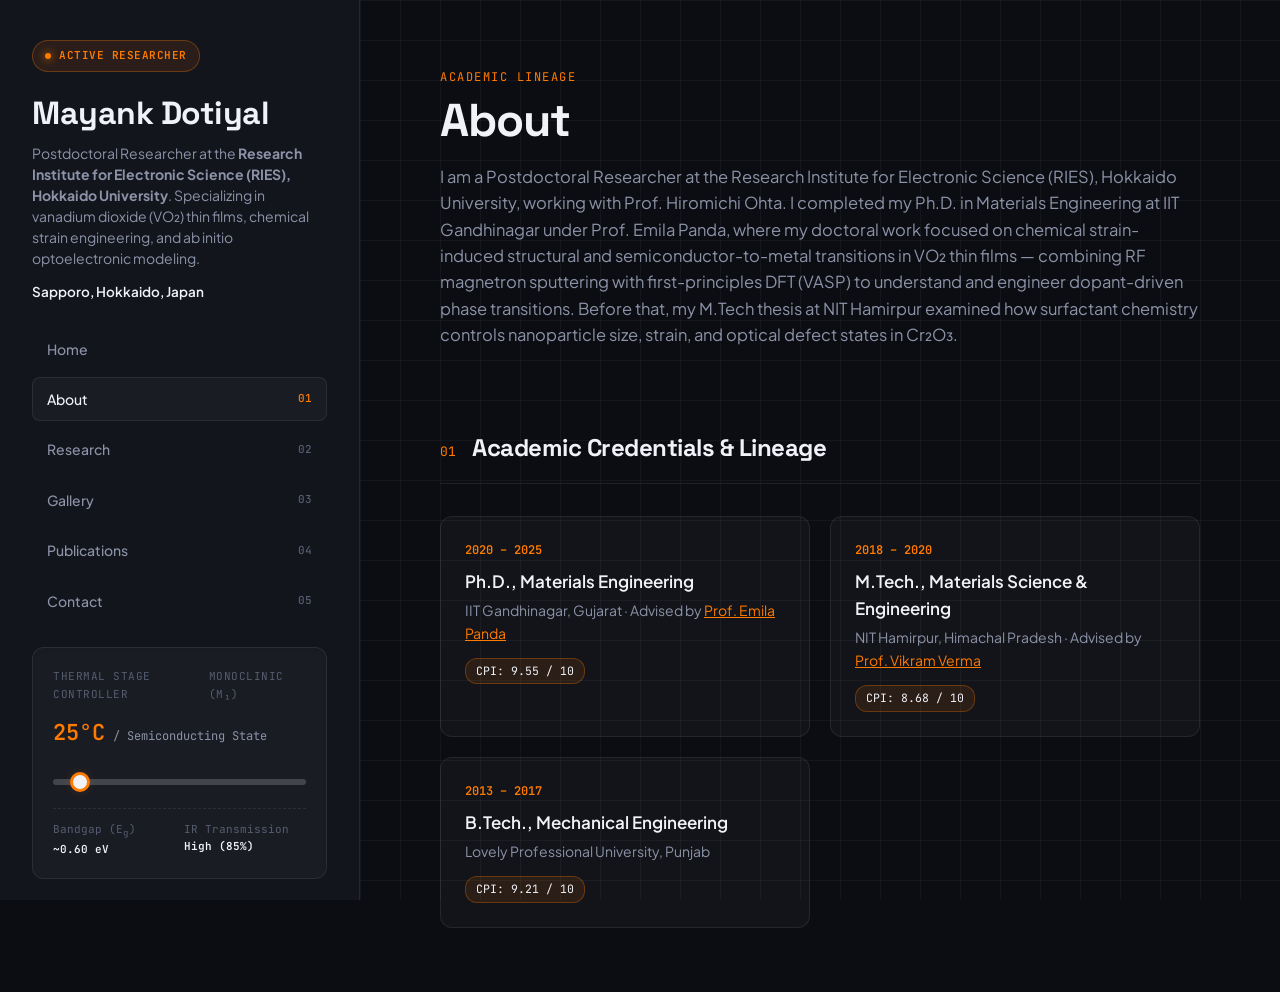
==== about.html @ e8a9781d "Add files via upload" ====
<!DOCTYPE html>
<html lang="en">
<head>
<meta charset="UTF-8">
<meta name="viewport" content="width=device-width, initial-scale=1.0">
<title>About — Mayank Dotiyal</title>
<link rel="preconnect" href="https://fonts.googleapis.com">
<link href="https://fonts.googleapis.com/css2?family=JetBrains+Mono:wght@400;500;600&family=Plus+Jakarta+Sans:wght@300;400;500;600;700&family=Space+Grotesk:wght@500;600;700&display=swap" rel="stylesheet">
<link rel="stylesheet" href="style.css">
</head>
<body data-phase="semiconductor">

<div class="app-layout">

  <!-- LEFT SIDEBAR: IDENTITY & TELEMETRY CONTROLS -->
  <aside class="sidebar">
    <div>
      <div class="identity">
        <div class="status-pill"><span class="indicator"></span> Active Researcher</div>
        <h1>Mayank Dotiyal</h1>
        <p>Postdoctoral Researcher at the <strong>Research Institute for Electronic Science (RIES), Hokkaido University</strong>. Specializing in vanadium dioxide (VO&#8322;) thin films, chemical strain engineering, and ab initio optoelectronic modeling.</p>
        <div class="inst">Sapporo, Hokkaido, Japan</div>
      </div>

      <ul class="nav-menu">
        <li><a href="index.html">Home</a></li>
        <li><a href="about.html" class="active">About <span>01</span></a></li>
        <li><a href="research.html">Research <span>02</span></a></li>
        <li><a href="gallery.html">Gallery <span>03</span></a></li>
        <li><a href="publications.html">Publications <span>04</span></a></li>
        <li><a href="contact.html">Contact <span>05</span></a></li>
      </ul>

      <!-- THE INTERACTIVE THERMAL STAGE -->
      <div class="telemetry-stage">
        <div class="telemetry-header">
          <span>Thermal Stage Controller</span>
          <span id="phaseLabel">Monoclinic (M&#8321;)</span>
        </div>
        <div class="stage-readout" id="tempReadout">
          25&deg;C <span>/ Semiconducting State</span>
        </div>
        <div class="slider-wrap">
          <input type="range" min="20" max="90" value="25" class="temp-slider" id="tempSlider" aria-label="Temperature Stage Controller">
        </div>
        <div class="telemetry-metrics">
          <div class="metric">
            <span class="metric-label">Bandgap (E<sub>g</sub>)</span>
            <span class="metric-value" id="metricBandgap">~0.60 eV</span>
          </div>
          <div class="metric">
            <span class="metric-label">IR Transmission</span>
            <span class="metric-value" id="metricIR">High (85%)</span>
          </div>
        </div>
      </div>
    </div>

    <div class="sidebar-footer">
      <div class="social-links">
        <a href="mailto:mayankd@iitgn.ac.in" title="Email" aria-label="Email">
          <svg viewBox="0 0 24 24" fill="none" stroke="currentColor" stroke-width="1.8" stroke-linecap="round" stroke-linejoin="round">
            <rect x="3" y="5" width="18" height="14" rx="2"/>
            <path d="M3.5 6.5L12 13L20.5 6.5"/>
          </svg>
        </a>
        <a href="https://scholar.google.com/citations?user=yLHQRygAAAAJ&hl=en" target="_blank" rel="noopener" title="Google Scholar" aria-label="Google Scholar">
          <svg viewBox="0 0 24 24" fill="none" stroke="currentColor" stroke-width="1.7" stroke-linecap="round" stroke-linejoin="round">
            <path d="M12 4L2 9.5L12 15L22 9.5L12 4Z"/>
            <path d="M6 12v5.5C6 19 8.7 20.5 12 20.5s6-1.5 6-3V12"/>
          </svg>
        </a>
        <a href="https://www.linkedin.com/in/mayank-dotiyal/" target="_blank" rel="noopener" title="LinkedIn" aria-label="LinkedIn">
          <span class="mono-mark">in</span>
        </a>
        <a href="https://www.researchgate.net/profile/Mayank-Dotiyal-2" target="_blank" rel="noopener" title="ResearchGate" aria-label="ResearchGate">
          <span class="mono-mark">RG</span>
        </a>
        <a href="https://dotiyalmayank.carrd.co/" target="_blank" rel="noopener" title="Research Card" aria-label="Research Card">
          <svg viewBox="0 0 24 24" fill="none" stroke="currentColor" stroke-width="1.7" stroke-linecap="round" stroke-linejoin="round">
            <rect x="2.5" y="5.5" width="19" height="13" rx="2"/>
            <path d="M2.5 9.5h19"/>
            <path d="M6 14h5"/>
          </svg>
        </a>
      </div>
      <div>&copy; 2026 Mayank Dotiyal &middot; RIES, Hokkaido University</div>
    </div>
  </aside>

  <!-- MAIN SCROLLING CANVAS -->
  <main class="main-canvas">

    <span class="eyebrow">Academic Lineage</span>
    <h1 class="page-title">About</h1>
    <p class="hero-sub">
      I am a Postdoctoral Researcher at the Research Institute for Electronic Science (RIES), Hokkaido University,
      working with Prof. Hiromichi Ohta. I completed my Ph.D. in Materials Engineering at IIT Gandhinagar under
      Prof. Emila Panda, where my doctoral work focused on chemical strain-induced structural and semiconductor-to-metal
      transitions in VO&#8322; thin films &mdash; combining RF magnetron sputtering with first-principles DFT (VASP) to
      understand and engineer dopant-driven phase transitions. Before that, my M.Tech thesis at NIT Hamirpur examined
      how surfactant chemistry controls nanoparticle size, strain, and optical defect states in Cr&#8322;O&#8323;.
    </p>

    <section id="credentials">
      <div class="section-head">
        <span class="idx">01</span>
        <h2>Academic Credentials &amp; Lineage</h2>
      </div>
      <div class="timeline-grid">
        <div class="timeline-card">
          <span class="timeline-year">2020 &ndash; 2025</span>
          <h3>Ph.D., Materials Engineering</h3>
          <div class="timeline-inst">IIT Gandhinagar, Gujarat &middot; Advised by <a href="https://sites.google.com/iitgn.ac.in/otfl/team?authuser=0" target="_blank" rel="noopener" style="color:var(--accent); text-decoration:underline;">Prof. Emila Panda</a></div>
          <span class="timeline-score">CPI: 9.55 / 10</span>
        </div>

        <div class="timeline-card">
          <span class="timeline-year">2018 &ndash; 2020</span>
          <h3>M.Tech., Materials Science &amp; Engineering</h3>
          <div class="timeline-inst">NIT Hamirpur, Himachal Pradesh &middot; Advised by <a href="https://portfolios.nith.ac.in/index.php?/nith/dr-vikram-verma354" target="_blank" rel="noopener" style="color:var(--accent); text-decoration:underline;">Prof. Vikram Verma</a></div>
          <span class="timeline-score">CPI: 8.68 / 10</span>
        </div>

        <div class="timeline-card">
          <span class="timeline-year">2013 &ndash; 2017</span>
          <h3>B.Tech., Mechanical Engineering</h3>
          <div class="timeline-inst">Lovely Professional University, Punjab</div>
          <span class="timeline-score">CPI: 9.21 / 10</span>
        </div>
      </div>
    </section>

  </main>
</div>

<script src="script.js"></script>
</body>
</html>
---- style.css ----
/* Dr. Mayank Dotiyal — shared site stylesheet */
  :root {
    /* PHASE 1: MONOCLINIC (Deep Vacuum / Infrared Transparent) */
    --bg: #0c0d12;
    --bg-panel: #13151d;
    --bg-card: rgba(255, 255, 255, 0.03);
    --bg-card-hover: rgba(255, 255, 255, 0.06);
    --text-main: #f0f2f8;
    --text-muted: #8c93a8;
    --text-dim: #565d70;
    --border: rgba(255, 255, 255, 0.08);
    --border-highlight: rgba(255, 255, 255, 0.18);
    --accent: #ff7b00;
    --accent-glow: rgba(255, 123, 0, 0.15);
    --accent-gradient: linear-gradient(135deg, #ff7b00, #ffba00);
    --tag-bg: rgba(255, 123, 0, 0.1);
    --tag-border: rgba(255, 123, 0, 0.3);
    --shadow: 0 20px 40px -15px rgba(0, 0, 0, 0.5);
    
    /* Typography */
    --font-heading: 'Space Grotesk', -apple-system, sans-serif;
    --font-body: 'Plus Jakarta Sans', -apple-system, sans-serif;
    --font-mono: 'JetBrains Mono', monospace;
    
    --transition-fast: 0.2s ease;
    --transition-smooth: 0.6s cubic-bezier(0.16, 1, 0.3, 1);
  }

  /* PHASE 2: RUTILE (Anodized Silver / Infrared Reflective) */
  body[data-phase="metal"] {
    --bg: #e6ebf2;
    --bg-panel: #f3f6fa;
    --bg-card: rgba(255, 255, 255, 0.7);
    --bg-card-hover: rgba(255, 255, 255, 0.95);
    --text-main: #0f141d;
    --text-muted: #525f75;
    --text-dim: #8896ac;
    --border: rgba(15, 20, 29, 0.1);
    --border-highlight: rgba(15, 20, 29, 0.25);
    --accent: #0055ff;
    --accent-glow: rgba(0, 85, 255, 0.12);
    --accent-gradient: linear-gradient(135deg, #0055ff, #00d5ff);
    --tag-bg: rgba(0, 85, 255, 0.08);
    --tag-border: rgba(0, 85, 255, 0.25);
    --shadow: 0 20px 40px -15px rgba(15, 20, 29, 0.12);
  }

  * { margin: 0; padding: 0; box-sizing: border-box; }
  html { scroll-behavior: smooth; }
  
  body {
    background-color: var(--bg);
    color: var(--text-main);
    font-family: var(--font-body);
    line-height: 1.6;
    transition: background-color var(--transition-smooth), color var(--transition-smooth);
    overflow-x: hidden;
  }

  /* Ambient Cleanroom Grid */
  body::before {
    content: ""; position: fixed; inset: 0; z-index: -1; pointer-events: none;
    background-size: 40px 40px;
    background-image: 
      linear-gradient(to right, var(--border) 1px, transparent 1px),
      linear-gradient(to bottom, var(--border) 1px, transparent 1px);
    opacity: 0.5;
    transition: opacity var(--transition-smooth);
  }

  ::selection { background: var(--accent); color: #fff; }
  a { color: inherit; text-decoration: none; transition: var(--transition-fast); }

  /* ==========================================================================
     LAYOUT ARCHITECTURE: SIDEBAR + MAIN CANVAS
     ========================================================================== */
  .app-layout {
    display: flex; min-height: 100vh;
  }

  /* LEFT SIDEBAR: TELEMETRY & IDENTITY */
  .sidebar {
    width: 360px; height: 100vh; position: sticky; top: 0;
    background: var(--bg-panel); border-right: 1px solid var(--border);
    padding: 40px 32px; display: flex; flex-direction: column; justify-content: space-between;
    z-index: 100; transition: background-color var(--transition-smooth), border-color var(--transition-smooth);
    overflow-y: auto;
  }

  .identity .status-pill {
    display: inline-flex; align-items: center; gap: 8px;
    padding: 6px 12px; border-radius: 20px; font-family: var(--font-mono); font-size: 11px; font-weight: 600;
    background: var(--tag-bg); border: 1px solid var(--tag-border); color: var(--accent);
    margin-bottom: 24px; text-transform: uppercase; letter-spacing: 0.5px;
  }
  .status-pill .indicator {
    width: 6px; height: 6px; border-radius: 50%; background: var(--accent);
    box-shadow: 0 0 8px var(--accent);
  }

  .identity h1 {
    font-family: var(--font-heading); font-size: 32px; font-weight: 700;
    line-height: 1.1; letter-spacing: -0.5px; margin-bottom: 12px;
  }
  .identity p { font-size: 14px; color: var(--text-muted); line-height: 1.5; }
  .identity .inst { margin-top: 12px; font-weight: 600; color: var(--text-main); font-size: 13.5px; }

  /* Navigation Links inside Sidebar */
  .nav-menu { list-style: none; margin: 24px 0; display: flex; flex-direction: column; gap: 6px; }
  .nav-menu a {
    display: flex; align-items: center; justify-content: space-between;
    padding: 10px 14px; border-radius: 8px; font-weight: 500; font-size: 14px;
    color: var(--text-muted); border: 1px solid transparent;
  }
  .nav-menu a:hover {
    color: var(--text-main); background: var(--bg-card); border-color: var(--border);
    transform: translateX(4px);
  }
  .nav-menu a span { font-family: var(--font-mono); font-size: 11px; color: var(--text-dim); }

  /* TELEMETRY STAGE CONTROLLER (Interactive Slider) */
  .telemetry-stage {
    background: var(--bg-card); border: 1px solid var(--border); border-radius: 12px;
    padding: 20px; position: relative; overflow: hidden; margin-bottom: 24px;
    box-shadow: inset 0 2px 4px rgba(0,0,0,0.05);
  }
  .telemetry-header {
    display: flex; justify-content: space-between; align-items: center;
    font-family: var(--font-mono); font-size: 11px; color: var(--text-dim);
    text-transform: uppercase; letter-spacing: 0.5px; margin-bottom: 12px;
  }
  .stage-readout {
    font-family: var(--font-mono); font-size: 22px; font-weight: 600;
    color: var(--accent); margin-bottom: 16px; display: flex; align-items: baseline; gap: 8px;
  }
  .stage-readout span { font-size: 12px; font-weight: 400; color: var(--text-muted); }

  /* Custom Slider Styling */
  .slider-wrap { position: relative; margin-bottom: 16px; }
  .temp-slider {
    -webkit-appearance: none; width: 100%; height: 6px; border-radius: 3px;
    background: var(--border-highlight); outline: none; cursor: pointer;
  }
  .temp-slider::-webkit-slider-thumb {
    -webkit-appearance: none; width: 20px; height: 20px; border-radius: 50%;
    background: var(--text-main); border: 3px solid var(--accent);
    cursor: grab; transition: transform 0.1s ease;
    box-shadow: 0 0 10px var(--accent-glow);
  }
  .temp-slider::-webkit-slider-thumb:active { cursor: grabbing; transform: scale(1.2); }
  
  .telemetry-metrics {
    display: grid; grid-template-columns: 1fr 1fr; gap: 8px;
    padding-top: 12px; border-top: 1px dashed var(--border);
  }
  .metric { font-family: var(--font-mono); font-size: 11px; }
  .metric-label { color: var(--text-dim); display: block; }
  .metric-value { font-weight: 600; color: var(--text-main); }

  .sidebar-footer { font-family: var(--font-mono); font-size: 11px; color: var(--text-dim); }
  .social-links { display: flex; flex-wrap: wrap; gap: 10px; margin-bottom: 14px; }
  .social-links a {
    width: 34px; height: 34px; border-radius: 9px;
    display: flex; align-items: center; justify-content: center;
    color: var(--text-muted); border: 1px solid var(--border);
    background: var(--bg-card);
  }
  .social-links a:hover {
    color: var(--accent); border-color: var(--accent);
    background: var(--tag-bg); transform: translateY(-2px);
  }
  .social-links svg { width: 17px; height: 17px; display: block; }
  .social-links .mono-mark { font-family: var(--font-mono); font-size: 10.5px; font-weight: 600; letter-spacing: 0.2px; }

  /* ==========================================================================
     MAIN SCROLLING CANVAS
     ========================================================================== */
  .main-canvas {
    flex: 1; padding: 64px 80px; max-width: 1200px;
  }

  /* Editorial Hero Statement */
  .hero-statement {
    font-family: var(--font-heading); font-size: clamp(30px, 3.8vw, 44px);
    font-weight: 600; line-height: 1.15; letter-spacing: -1px;
    margin-bottom: 40px; max-width: 850px;
  }
  .hero-statement span {
    background: var(--accent-gradient); -webkit-background-clip: text;
    -webkit-text-fill-color: transparent; display: inline;
  }
  .hero-sub {
    font-size: 16.5px; color: var(--text-muted); max-width: 760px; line-height: 1.6;
  }
  .hero-sub a { color: var(--accent); text-decoration: underline; text-underline-offset: 3px; }

  .section-head {
    display: flex; align-items: baseline; gap: 16px;
    margin: 80px 0 32px; padding-bottom: 16px; border-bottom: 1px solid var(--border);
  }
  .section-head h2 { font-family: var(--font-heading); font-size: 24px; font-weight: 700; letter-spacing: -0.5px; }
  .section-head .idx { font-family: var(--font-mono); font-size: 13px; color: var(--accent); }

  /* ACADEMIC TIMELINE & CREDENTIALS */
  .timeline-grid { display: grid; grid-template-columns: repeat(auto-fit, minmax(260px, 1fr)); gap: 20px; }
  .timeline-card {
    background: var(--bg-card); border: 1px solid var(--border); border-radius: 12px;
    padding: 24px; transition: var(--transition-fast);
  }
  .timeline-card:hover { border-color: var(--border-highlight); transform: translateY(-3px); }
  .timeline-year { font-family: var(--font-mono); font-size: 12px; color: var(--accent); font-weight: 600; margin-bottom: 8px; display: block; }
  .timeline-card h3 { font-size: 17px; font-weight: 600; margin-bottom: 4px; color: var(--text-main); }
  .timeline-inst { font-size: 14px; color: var(--text-muted); margin-bottom: 12px; }
  .timeline-score {
    display: inline-block; font-family: var(--font-mono); font-size: 11.5px;
    padding: 3px 10px; border-radius: 12px; background: var(--tag-bg);
    border: 1px solid var(--tag-border); color: var(--text-main);
  }

  /* BENTO GRID (Research Focus) */
  .bento-grid {
    display: grid; grid-template-columns: repeat(3, 1fr); gap: 20px;
  }
  .bento-card {
    background: var(--bg-card); border: 1px solid var(--border);
    border-radius: 16px; padding: 32px; transition: var(--transition-smooth);
    display: flex; flex-direction: column; justify-content: space-between;
    position: relative; overflow: hidden; backdrop-filter: blur(10px);
  }
  .bento-card:hover {
    background: var(--bg-card-hover); border-color: var(--border-highlight);
    transform: translateY(-4px); box-shadow: var(--shadow);
  }
  .bento-card.span-2 { grid-column: span 2; }
  @media (max-width: 1100px) { .bento-card.span-2, .bento-card { grid-column: span 3; } }

  .bento-tag {
    font-family: var(--font-mono); font-size: 11px; color: var(--accent);
    text-transform: uppercase; letter-spacing: 1px; margin-bottom: 16px; display: block;
  }
  .bento-card h3 { font-family: var(--font-heading); font-size: 22px; margin-bottom: 12px; font-weight: 600; }
  .bento-card p { font-size: 14.5px; color: var(--text-muted); line-height: 1.6; }
  .bento-footer { margin-top: 24px; padding-top: 16px; border-top: 1px dashed var(--border); font-family: var(--font-mono); font-size: 12px; color: var(--text-dim); }

  /* GRAPHICAL ABSTRACTS (Sleek Visual Showcase) */
  .gallery-grid {
    display: grid; grid-template-columns: repeat(auto-fit, minmax(280px, 1fr)); gap: 20px;
  }
  .gallery-item {
    background: var(--bg-card); border: 1px solid var(--border); border-radius: 16px;
    overflow: hidden; transition: var(--transition-smooth);
  }
  .gallery-item:hover { border-color: var(--border-highlight); transform: translateY(-4px); }
  .gallery-img {
    aspect-ratio: 16/10; background: var(--bg-panel); display: flex;
    align-items: center; justify-content: center; position: relative; overflow: hidden;
    border-bottom: 1px solid var(--border);
  }
  .gallery-img img { width: 100%; height: 100%; object-fit: cover; transition: transform 0.5s ease; }
  .gallery-item:hover .gallery-img img { transform: scale(1.05); }
  .gallery-img .placeholder { font-family: var(--font-mono); font-size: 12px; color: var(--text-dim); }
  .gallery-caption { padding: 20px; font-size: 14px; font-weight: 500; color: var(--text-main); }

  /* PUBLICATIONS LIST */
  .pub-group-title {
    font-family: var(--font-mono); font-size: 12px; text-transform: uppercase;
    letter-spacing: 1.5px; color: var(--text-dim); margin: 36px 0 16px;
    padding-bottom: 8px; border-bottom: 1px dashed var(--border);
  }
  .pub-group-title:first-of-type { margin-top: 16px; }

  .pub-list { display: flex; flex-direction: column; gap: 12px; }
  .pub-card {
    background: var(--bg-card); border: 1px solid var(--border); border-radius: 12px;
    padding: 22px 24px; transition: var(--transition-fast); display: flex;
    justify-content: space-between; align-items: flex-start; gap: 24px;
  }
  .pub-card:hover {
    background: var(--bg-card-hover); border-color: var(--border-highlight);
    transform: translateX(6px);
  }
  .pub-main .year { 
    font-family: var(--font-mono); font-size: 12px; color: var(--accent); 
    font-weight: 600; margin-bottom: 6px; display: flex; align-items: center; gap: 8px;
  }
  .pub-main h4 { font-size: 15.5px; font-weight: 600; margin-bottom: 6px; line-height: 1.45; color: var(--text-main); }
  .pub-main .authors { font-size: 13px; color: var(--text-dim); margin: 2px 0 6px; }
  .pub-main .authors .me { color: var(--text-main); font-weight: 600; }
  .pub-main .venue { font-size: 13.5px; color: var(--text-muted); }
  
  .status-dot { width: 6px; height: 6px; border-radius: 50%; display: inline-block; }
  .status-pub { background: #2e7d32; }
  .status-rev { background: #ed6c02; }
  .status-prep { background: var(--text-dim); }

  .doi-btn {
    flex: 0 0 auto; font-family: var(--font-mono); font-size: 11px;
    padding: 6px 14px; border-radius: 20px; border: 1px solid var(--border-highlight);
    color: var(--text-main); background: transparent; white-space: nowrap;
  }
  .doi-btn:hover { background: var(--accent); color: #fff; border-color: var(--accent); }
  .doi-btn.static { border-color: transparent; color: var(--text-dim); cursor: default; }
  .doi-btn.static:hover { background: transparent; color: var(--text-dim); }

  /* TECHNICAL ARSENAL (Categorized Badges) */
  .arsenal-grid { display: grid; grid-template-columns: repeat(auto-fit, minmax(240px, 1fr)); gap: 24px; }
  .arsenal-category h4 { font-family: var(--font-mono); font-size: 12px; text-transform: uppercase; letter-spacing: 1px; color: var(--text-dim); margin-bottom: 12px; }
  .badge-cloud { display: flex; flex-wrap: wrap; gap: 8px; }
  .tech-badge {
    padding: 8px 14px; background: var(--bg-card); border: 1px solid var(--border);
    border-radius: 8px; font-size: 13px; font-weight: 500; color: var(--text-muted);
    transition: var(--transition-fast);
  }
  .tech-badge:hover { color: var(--text-main); border-color: var(--accent); background: var(--tag-bg); }

  /* RESPONSIVE DESIGN */
  @media (max-width: 1024px) {
    .app-layout { flex-direction: column; }
    .sidebar { width: 100%; height: auto; position: relative; border-right: none; border-bottom: 1px solid var(--border); padding: 32px 24px; }
    .main-canvas { padding: 40px 24px; }
    .bento-grid { grid-template-columns: 1fr; }
    .bento-card.span-2 { grid-column: span 1; }
  }

  /* ==========================================================================
     MULTI-PAGE ADDITIONS
     ========================================================================== */
  .nav-menu a.active {
    color: var(--text-main); background: var(--bg-card); border-color: var(--border);
  }
  .nav-menu a.active span { color: var(--accent); }

  .eyebrow {
    font-family: var(--font-mono); font-size: 12px; text-transform: uppercase;
    letter-spacing: 1.5px; color: var(--accent); margin-bottom: 8px; display: block;
  }
  .page-title {
    font-family: var(--font-heading); font-size: clamp(30px, 4vw, 46px);
    font-weight: 700; letter-spacing: -1px; margin-bottom: 18px; line-height: 1.1;
  }
  .main-canvas > .eyebrow:first-child,
  .main-canvas > .hero-statement:first-child {
    margin-top: 4px;
  }

  /* KPI strip (Home) */
  .kpi-grid {
    display: grid; grid-template-columns: repeat(auto-fit, minmax(180px, 1fr));
    gap: 20px; margin: 48px 0 8px;
  }
  .kpi-card {
    background: var(--bg-card); border: 1px solid var(--border); border-radius: 14px;
    padding: 24px; transition: var(--transition-fast);
  }
  .kpi-card:hover { border-color: var(--border-highlight); transform: translateY(-3px); }
  .kpi-value {
    font-family: var(--font-heading); font-size: 34px; font-weight: 700; color: var(--accent);
    line-height: 1;
  }
  .kpi-label {
    font-family: var(--font-mono); font-size: 11px; text-transform: uppercase;
    letter-spacing: 1px; color: var(--text-dim); margin-top: 10px;
  }

  /* CTA buttons */
  .cta-row { display: flex; gap: 14px; flex-wrap: wrap; margin-top: 36px; }
  .cta-btn {
    padding: 13px 24px; border-radius: 10px; border: 1px solid var(--border-highlight);
    font-weight: 600; font-size: 14px; color: var(--text-main); background: var(--bg-card);
    display: inline-flex; align-items: center; gap: 6px;
  }
  .cta-btn:hover { border-color: var(--accent); color: var(--accent); background: var(--tag-bg); }
  .cta-btn.primary { background: var(--accent-gradient); color: #fff; border: none; }
  .cta-btn.primary:hover { opacity: 0.9; color: #fff; }

  /* Contact page specifics */
  .contact-grid { display: grid; grid-template-columns: 1.2fr 1fr; gap: 24px; margin-top: 8px; }
  @media (max-width: 900px) { .contact-grid { grid-template-columns: 1fr; } }
  .contact-card {
    background: var(--bg-card); border: 1px solid var(--border); border-radius: 16px; padding: 32px;
  }
  .contact-card h3 { font-family: var(--font-heading); font-size: 18px; margin-bottom: 16px; }
  .contact-social-row { display: flex; flex-wrap: wrap; gap: 12px; margin-top: 20px; }
  .contact-social-row a {
    width: 44px; height: 44px; border-radius: 11px;
    display: flex; align-items: center; justify-content: center;
    color: var(--text-muted); border: 1px solid var(--border); background: var(--bg-panel);
  }
  .contact-social-row a:hover { color: var(--accent); border-color: var(--accent); background: var(--tag-bg); transform: translateY(-2px); }
  .contact-social-row svg { width: 20px; height: 20px; }
  .contact-social-row .mono-mark { font-family: var(--font-mono); font-size: 12px; font-weight: 600; }
  .addr-line { font-size: 14.5px; color: var(--text-muted); line-height: 1.7; }
  .addr-line strong { color: var(--text-main); }
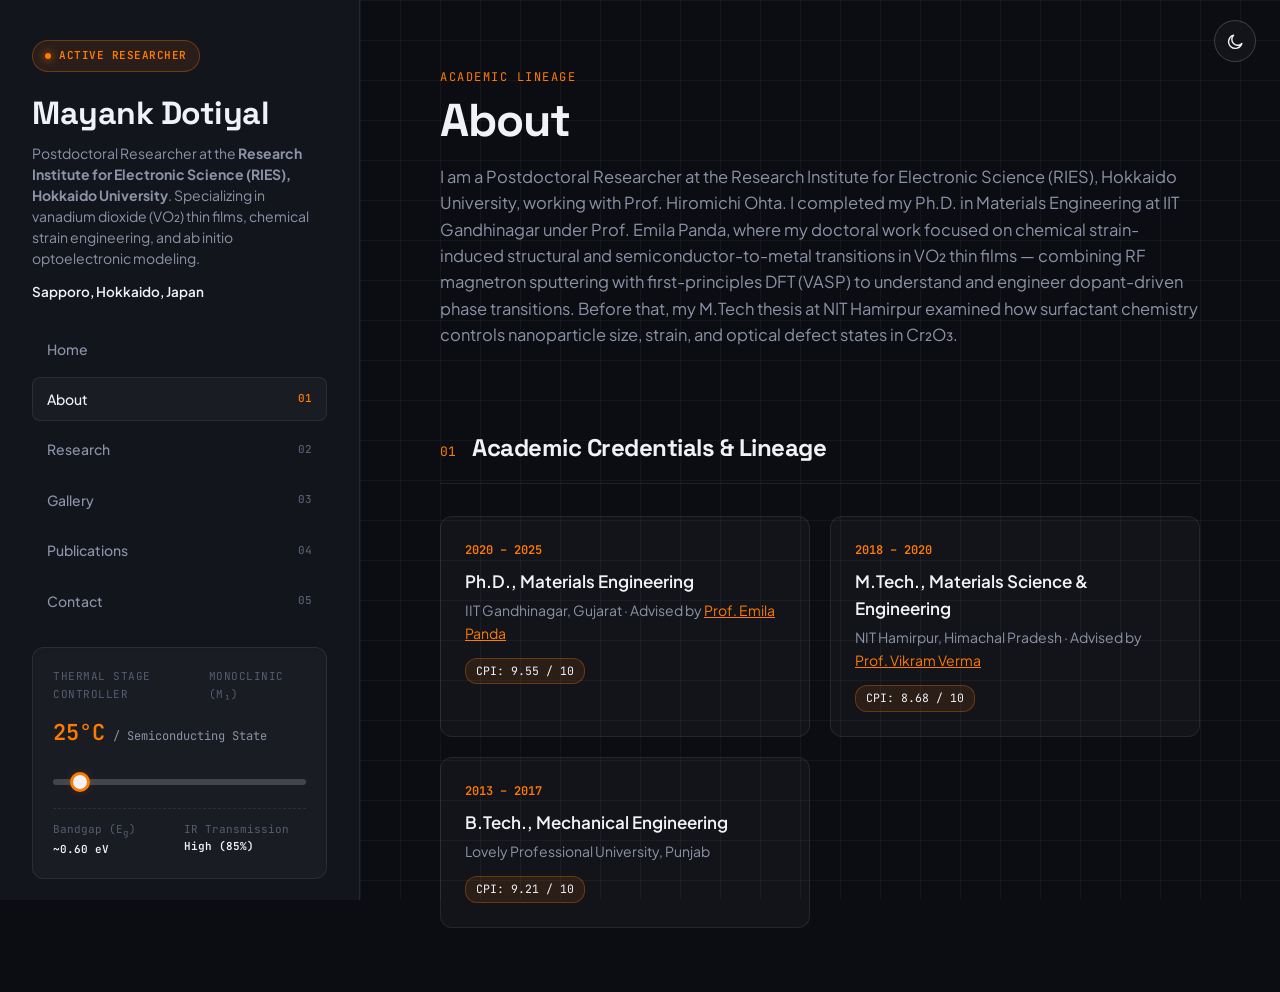
==== commit 824c59a5: "Add files via upload" ====
--- a/about.html
+++ b/about.html
@@ -9,6 +9,25 @@
 <link rel="stylesheet" href="style.css">
 </head>
 <body data-phase="semiconductor">
+<script>
+  (function () {
+    try {
+      if (localStorage.getItem('siteThemeMode') === 'light') {
+        document.body.setAttribute('data-phase', 'metal');
+      }
+    } catch (e) {}
+  })();
+</script>
+
+<button id="themeToggle" class="theme-toggle" aria-label="Toggle dark or light mode" title="Toggle dark / light mode">
+  <svg class="icon-moon" viewBox="0 0 24 24" fill="none" stroke="currentColor" stroke-width="1.8" stroke-linecap="round" stroke-linejoin="round">
+    <path d="M20 14.5A8.5 8.5 0 1 1 9.5 4a7 7 0 0 0 10.5 10.5Z"/>
+  </svg>
+  <svg class="icon-sun" viewBox="0 0 24 24" fill="none" stroke="currentColor" stroke-width="1.8" stroke-linecap="round" stroke-linejoin="round">
+    <circle cx="12" cy="12" r="4.5"/>
+    <path d="M12 2.5v2.5M12 19v2.5M4.2 4.2l1.8 1.8M18 18l1.8 1.8M2.5 12H5M19 12h2.5M4.2 19.8L6 18M18 6l1.8-1.8"/>
+  </svg>
+</button>
 
 <div class="app-layout">
 
--- a/style.css
+++ b/style.css
@@ -268,6 +268,14 @@
     padding-bottom: 8px; border-bottom: 1px dashed var(--border);
   }
   .pub-group-title:first-of-type { margin-top: 16px; }
+  .year-heading {
+    font-family: var(--font-heading); font-size: 20px; font-weight: 700;
+    color: var(--accent); margin: 40px 0 14px; display: flex; align-items: baseline; gap: 10px;
+  }
+  .year-heading:first-of-type { margin-top: 16px; }
+  .year-heading::after {
+    content: ""; flex: 1; height: 1px; background: var(--border);
+  }
 
   .pub-list { display: flex; flex-direction: column; gap: 12px; }
   .pub-card {
@@ -322,6 +330,26 @@
     .bento-card.span-2 { grid-column: span 1; }
   }
 
+  /* THEME TOGGLE — fixed top-right, persists via localStorage */
+  .theme-toggle {
+    position: fixed; top: 20px; right: 24px; z-index: 200;
+    width: 42px; height: 42px; border-radius: 50%;
+    background: var(--bg-card); border: 1px solid var(--border-highlight);
+    color: var(--text-main); cursor: pointer;
+    display: flex; align-items: center; justify-content: center;
+    backdrop-filter: blur(8px);
+    transition: background var(--transition-fast), border-color var(--transition-fast), transform var(--transition-fast);
+  }
+  .theme-toggle:hover { border-color: var(--accent); color: var(--accent); transform: translateY(-2px); }
+  .theme-toggle svg { width: 19px; height: 19px; position: absolute; transition: opacity 0.25s ease, transform 0.25s ease; }
+  .theme-toggle .icon-sun { opacity: 0; transform: rotate(-40deg) scale(0.7); }
+  .theme-toggle .icon-moon { opacity: 1; transform: rotate(0) scale(1); }
+  body[data-phase="metal"] .theme-toggle .icon-sun { opacity: 1; transform: rotate(0) scale(1); }
+  body[data-phase="metal"] .theme-toggle .icon-moon { opacity: 0; transform: rotate(40deg) scale(0.7); }
+  @media (max-width: 600px) {
+    .theme-toggle { top: 14px; right: 14px; width: 38px; height: 38px; }
+  }
+
   /* ==========================================================================
      MULTI-PAGE ADDITIONS
      ========================================================================== */
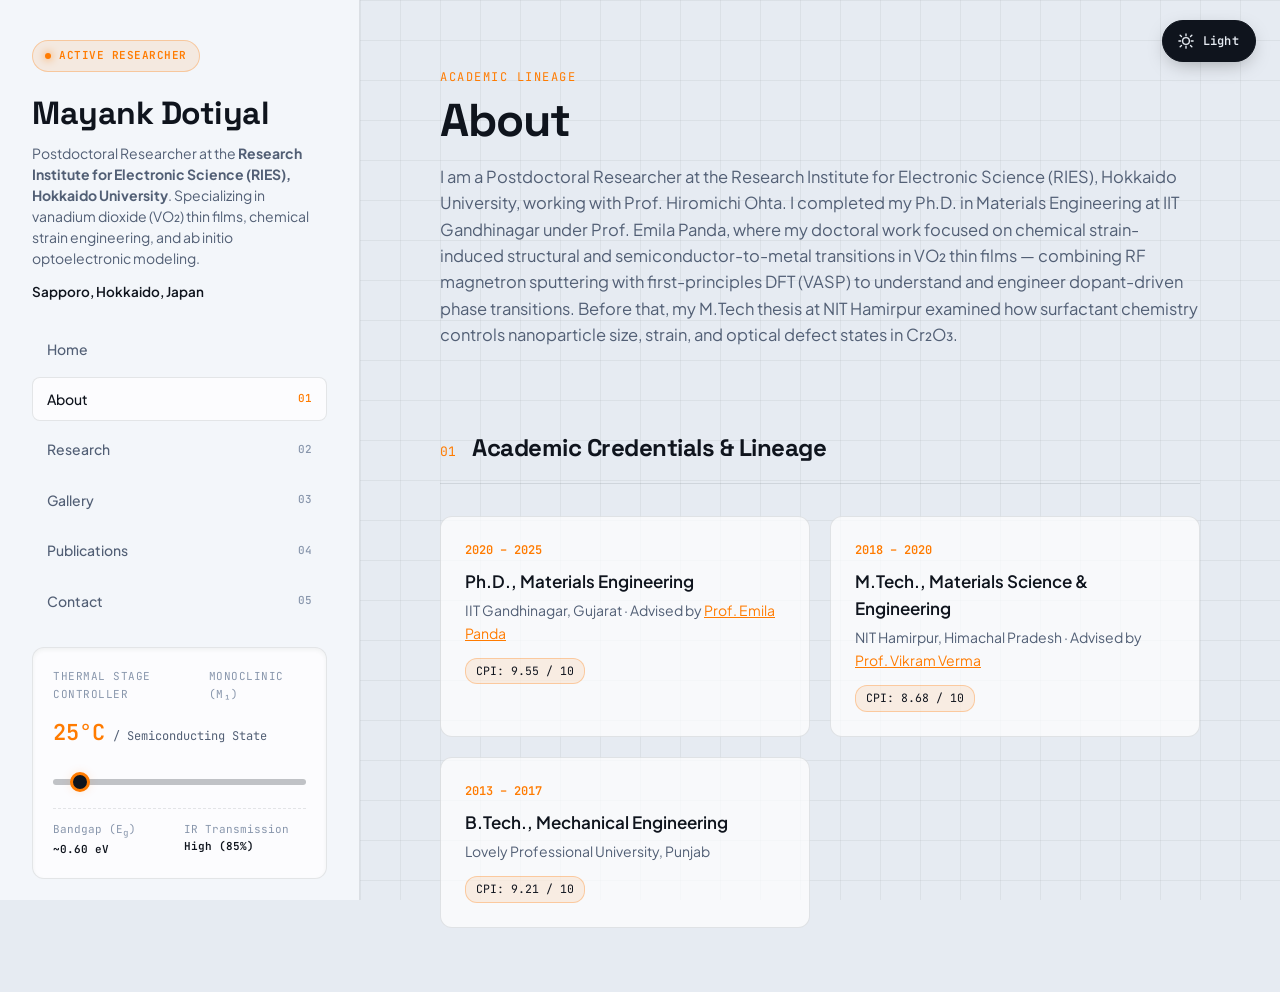
==== commit ab20c907: "Add files via upload" ====
--- a/about.html
+++ b/about.html
@@ -12,7 +12,7 @@
 <script>
   (function () {
     try {
-      if (localStorage.getItem('siteThemeMode') === 'light') {
+      if (localStorage.getItem('siteThemeMode') === 'dark') {
         document.body.setAttribute('data-phase', 'metal');
       }
     } catch (e) {}
@@ -20,13 +20,16 @@
 </script>
 
 <button id="themeToggle" class="theme-toggle" aria-label="Toggle dark or light mode" title="Toggle dark / light mode">
-  <svg class="icon-moon" viewBox="0 0 24 24" fill="none" stroke="currentColor" stroke-width="1.8" stroke-linecap="round" stroke-linejoin="round">
-    <path d="M20 14.5A8.5 8.5 0 1 1 9.5 4a7 7 0 0 0 10.5 10.5Z"/>
-  </svg>
-  <svg class="icon-sun" viewBox="0 0 24 24" fill="none" stroke="currentColor" stroke-width="1.8" stroke-linecap="round" stroke-linejoin="round">
-    <circle cx="12" cy="12" r="4.5"/>
-    <path d="M12 2.5v2.5M12 19v2.5M4.2 4.2l1.8 1.8M18 18l1.8 1.8M2.5 12H5M19 12h2.5M4.2 19.8L6 18M18 6l1.8-1.8"/>
-  </svg>
+  <span class="icon-wrap">
+    <svg class="icon-moon" viewBox="0 0 24 24" fill="none" stroke="currentColor" stroke-width="1.8" stroke-linecap="round" stroke-linejoin="round">
+      <path d="M20 14.5A8.5 8.5 0 1 1 9.5 4a7 7 0 0 0 10.5 10.5Z"/>
+    </svg>
+    <svg class="icon-sun" viewBox="0 0 24 24" fill="none" stroke="currentColor" stroke-width="1.8" stroke-linecap="round" stroke-linejoin="round">
+      <circle cx="12" cy="12" r="4.5"/>
+      <path d="M12 2.5v2.5M12 19v2.5M4.2 4.2l1.8 1.8M18 18l1.8 1.8M2.5 12H5M19 12h2.5M4.2 19.8L6 18M18 6l1.8-1.8"/>
+    </svg>
+  </span>
+  <span class="toggle-label"></span>
 </button>
 
 <div class="app-layout">
--- a/style.css
+++ b/style.css
@@ -1,6 +1,33 @@
 /* Dr. Mayank Dotiyal — shared site stylesheet */
   :root {
-    /* PHASE 1: MONOCLINIC (Deep Vacuum / Infrared Transparent) */
+    /* PHASE 1: MONOCLINIC (Deep Vacuum / Infrared Transparent) — LIGHT, default */
+    --bg: #e6ebf2;
+    --bg-panel: #f3f6fa;
+    --bg-card: rgba(255, 255, 255, 0.7);
+    --bg-card-hover: rgba(255, 255, 255, 0.95);
+    --text-main: #0f141d;
+    --text-muted: #525f75;
+    --text-dim: #8896ac;
+    --border: rgba(15, 20, 29, 0.1);
+    --border-highlight: rgba(15, 20, 29, 0.25);
+    --accent: #ff7b00;
+    --accent-glow: rgba(255, 123, 0, 0.15);
+    --accent-gradient: linear-gradient(135deg, #ff7b00, #ffba00);
+    --tag-bg: rgba(255, 123, 0, 0.1);
+    --tag-border: rgba(255, 123, 0, 0.3);
+    --shadow: 0 20px 40px -15px rgba(15, 20, 29, 0.12);
+    
+    /* Typography */
+    --font-heading: 'Space Grotesk', -apple-system, sans-serif;
+    --font-body: 'Plus Jakarta Sans', -apple-system, sans-serif;
+    --font-mono: 'JetBrains Mono', monospace;
+    
+    --transition-fast: 0.2s ease;
+    --transition-smooth: 0.6s cubic-bezier(0.16, 1, 0.3, 1);
+  }
+
+  /* PHASE 2: RUTILE (Anodized Silver / Infrared Reflective) — DARK */
+  body[data-phase="metal"] {
     --bg: #0c0d12;
     --bg-panel: #13151d;
     --bg-card: rgba(255, 255, 255, 0.03);
@@ -10,39 +37,12 @@
     --text-dim: #565d70;
     --border: rgba(255, 255, 255, 0.08);
     --border-highlight: rgba(255, 255, 255, 0.18);
-    --accent: #ff7b00;
-    --accent-glow: rgba(255, 123, 0, 0.15);
-    --accent-gradient: linear-gradient(135deg, #ff7b00, #ffba00);
-    --tag-bg: rgba(255, 123, 0, 0.1);
-    --tag-border: rgba(255, 123, 0, 0.3);
-    --shadow: 0 20px 40px -15px rgba(0, 0, 0, 0.5);
-    
-    /* Typography */
-    --font-heading: 'Space Grotesk', -apple-system, sans-serif;
-    --font-body: 'Plus Jakarta Sans', -apple-system, sans-serif;
-    --font-mono: 'JetBrains Mono', monospace;
-    
-    --transition-fast: 0.2s ease;
-    --transition-smooth: 0.6s cubic-bezier(0.16, 1, 0.3, 1);
-  }
-
-  /* PHASE 2: RUTILE (Anodized Silver / Infrared Reflective) */
-  body[data-phase="metal"] {
-    --bg: #e6ebf2;
-    --bg-panel: #f3f6fa;
-    --bg-card: rgba(255, 255, 255, 0.7);
-    --bg-card-hover: rgba(255, 255, 255, 0.95);
-    --text-main: #0f141d;
-    --text-muted: #525f75;
-    --text-dim: #8896ac;
-    --border: rgba(15, 20, 29, 0.1);
-    --border-highlight: rgba(15, 20, 29, 0.25);
     --accent: #0055ff;
     --accent-glow: rgba(0, 85, 255, 0.12);
     --accent-gradient: linear-gradient(135deg, #0055ff, #00d5ff);
     --tag-bg: rgba(0, 85, 255, 0.08);
     --tag-border: rgba(0, 85, 255, 0.25);
-    --shadow: 0 20px 40px -15px rgba(15, 20, 29, 0.12);
+    --shadow: 0 20px 40px -15px rgba(0, 0, 0, 0.5);
   }
 
   * { margin: 0; padding: 0; box-sizing: border-box; }
@@ -269,13 +269,14 @@
   }
   .pub-group-title:first-of-type { margin-top: 16px; }
   .year-heading {
-    font-family: var(--font-heading); font-size: 20px; font-weight: 700;
-    color: var(--accent); margin: 40px 0 14px; display: flex; align-items: baseline; gap: 10px;
-  }
-  .year-heading:first-of-type { margin-top: 16px; }
+    font-family: var(--font-heading); font-size: 25px; font-weight: 700;
+    color: var(--accent); margin: 56px 0 24px; display: flex; align-items: baseline; gap: 14px;
+  }
+  .year-heading:first-of-type { margin-top: 20px; }
   .year-heading::after {
     content: ""; flex: 1; height: 1px; background: var(--border);
   }
+  .hidden-section { display: none; }
 
   .pub-list { display: flex; flex-direction: column; gap: 12px; }
   .pub-card {
@@ -332,22 +333,27 @@
 
   /* THEME TOGGLE — fixed top-right, persists via localStorage */
   .theme-toggle {
-    position: fixed; top: 20px; right: 24px; z-index: 200;
-    width: 42px; height: 42px; border-radius: 50%;
-    background: var(--bg-card); border: 1px solid var(--border-highlight);
-    color: var(--text-main); cursor: pointer;
-    display: flex; align-items: center; justify-content: center;
-    backdrop-filter: blur(8px);
-    transition: background var(--transition-fast), border-color var(--transition-fast), transform var(--transition-fast);
-  }
-  .theme-toggle:hover { border-color: var(--accent); color: var(--accent); transform: translateY(-2px); }
-  .theme-toggle svg { width: 19px; height: 19px; position: absolute; transition: opacity 0.25s ease, transform 0.25s ease; }
-  .theme-toggle .icon-sun { opacity: 0; transform: rotate(-40deg) scale(0.7); }
-  .theme-toggle .icon-moon { opacity: 1; transform: rotate(0) scale(1); }
-  body[data-phase="metal"] .theme-toggle .icon-sun { opacity: 1; transform: rotate(0) scale(1); }
-  body[data-phase="metal"] .theme-toggle .icon-moon { opacity: 0; transform: rotate(40deg) scale(0.7); }
+    position: fixed; top: 20px; right: 24px; z-index: 999;
+    height: 42px; padding: 0 16px 0 14px; border-radius: 21px;
+    background: var(--text-main); border: 1px solid var(--text-main);
+    color: var(--bg); cursor: pointer;
+    display: flex; align-items: center; gap: 8px;
+    font-family: var(--font-mono); font-size: 12px; font-weight: 600; letter-spacing: 0.3px;
+    box-shadow: 0 6px 20px -6px rgba(0,0,0,0.35);
+    transition: transform 0.15s ease, box-shadow 0.15s ease;
+  }
+  .theme-toggle:hover { transform: translateY(-2px); box-shadow: 0 10px 24px -6px rgba(0,0,0,0.4); }
+  .theme-toggle .icon-wrap { position: relative; width: 18px; height: 18px; flex: 0 0 auto; }
+  .theme-toggle svg { width: 18px; height: 18px; position: absolute; top: 0; left: 0; transition: opacity 0.25s ease, transform 0.25s ease; }
+  .theme-toggle .icon-sun { opacity: 1; transform: rotate(0) scale(1); }
+  .theme-toggle .icon-moon { opacity: 0; transform: rotate(40deg) scale(0.7); }
+  body[data-phase="metal"] .theme-toggle .icon-sun { opacity: 0; transform: rotate(-40deg) scale(0.7); }
+  body[data-phase="metal"] .theme-toggle .icon-moon { opacity: 1; transform: rotate(0) scale(1); }
+  .theme-toggle .toggle-label::after { content: "Light"; }
+  body[data-phase="metal"] .theme-toggle .toggle-label::after { content: "Dark"; }
   @media (max-width: 600px) {
-    .theme-toggle { top: 14px; right: 14px; width: 38px; height: 38px; }
+    .theme-toggle { top: 14px; right: 14px; height: 38px; padding: 0 14px 0 12px; }
+    .theme-toggle .toggle-label { display: none; }
   }
 
   /* ==========================================================================
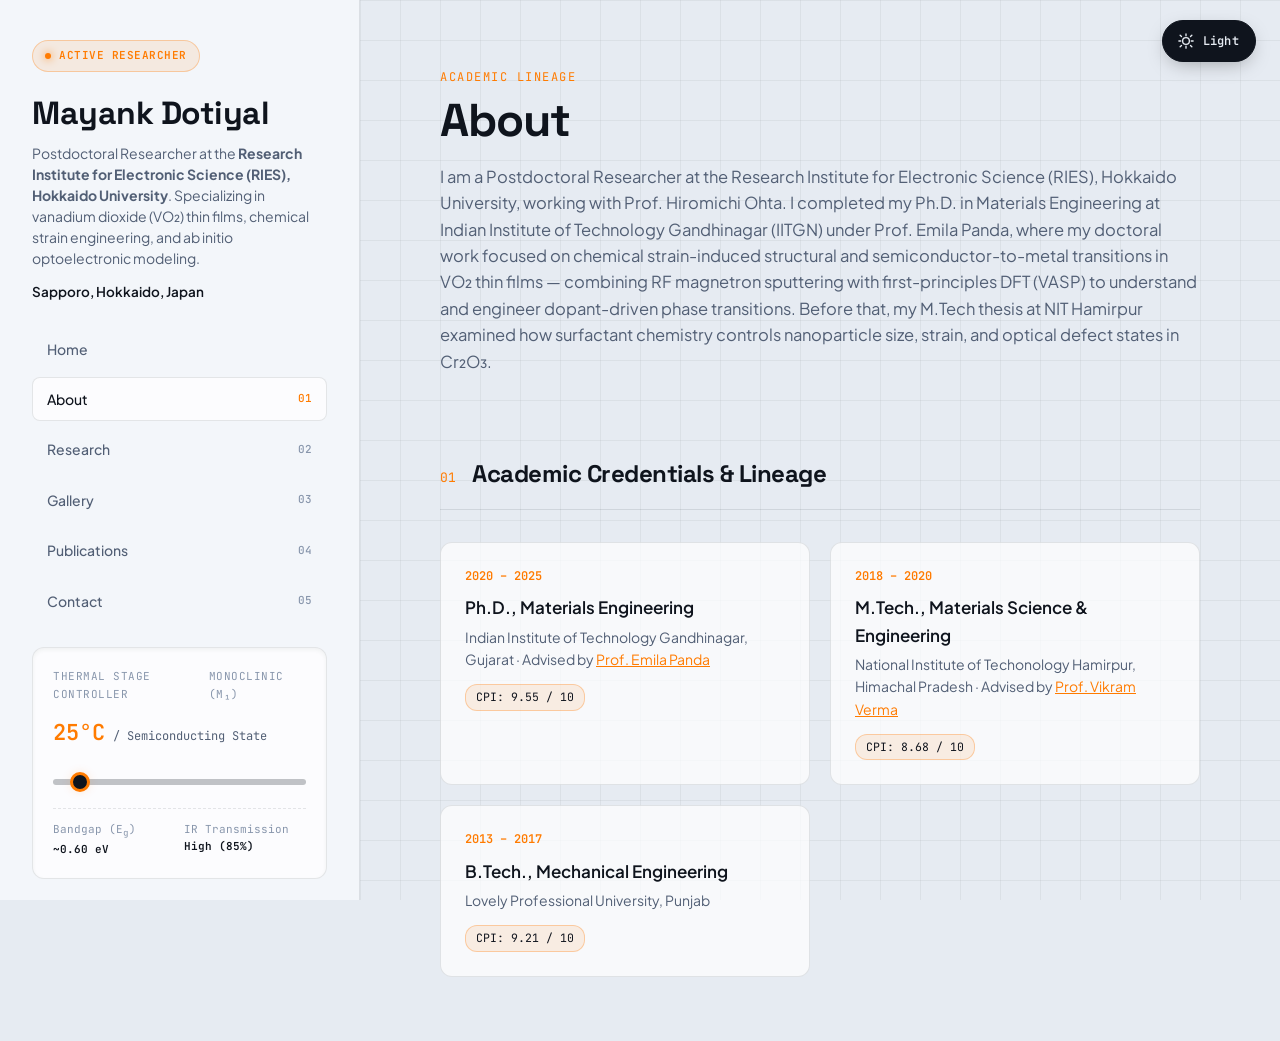
==== commit f572369e: "Update about.html" ====
--- a/about.html
+++ b/about.html
@@ -6,7 +6,7 @@
 <title>About — Mayank Dotiyal</title>
 <link rel="preconnect" href="https://fonts.googleapis.com">
 <link href="https://fonts.googleapis.com/css2?family=JetBrains+Mono:wght@400;500;600&family=Plus+Jakarta+Sans:wght@300;400;500;600;700&family=Space+Grotesk:wght@500;600;700&display=swap" rel="stylesheet">
-<link rel="stylesheet" href="style.css">
+<link rel="stylesheet" href="style.css?v=3">
 </head>
 <body data-phase="semiconductor">
 <script>
@@ -117,7 +117,7 @@
     <h1 class="page-title">About</h1>
     <p class="hero-sub">
       I am a Postdoctoral Researcher at the Research Institute for Electronic Science (RIES), Hokkaido University,
-      working with Prof. Hiromichi Ohta. I completed my Ph.D. in Materials Engineering at IIT Gandhinagar under
+      working with Prof. Hiromichi Ohta. I completed my Ph.D. in Materials Engineering at Indian Institute of Technology Gandhinagar (IITGN) under
       Prof. Emila Panda, where my doctoral work focused on chemical strain-induced structural and semiconductor-to-metal
       transitions in VO&#8322; thin films &mdash; combining RF magnetron sputtering with first-principles DFT (VASP) to
       understand and engineer dopant-driven phase transitions. Before that, my M.Tech thesis at NIT Hamirpur examined
@@ -133,14 +133,14 @@
         <div class="timeline-card">
           <span class="timeline-year">2020 &ndash; 2025</span>
           <h3>Ph.D., Materials Engineering</h3>
-          <div class="timeline-inst">IIT Gandhinagar, Gujarat &middot; Advised by <a href="https://sites.google.com/iitgn.ac.in/otfl/team?authuser=0" target="_blank" rel="noopener" style="color:var(--accent); text-decoration:underline;">Prof. Emila Panda</a></div>
+          <div class="timeline-inst">Indian Institute of Technology Gandhinagar, Gujarat &middot; Advised by <a href="https://sites.google.com/iitgn.ac.in/otfl/team?authuser=0" target="_blank" rel="noopener" style="color:var(--accent); text-decoration:underline;">Prof. Emila Panda</a></div>
           <span class="timeline-score">CPI: 9.55 / 10</span>
         </div>
 
         <div class="timeline-card">
           <span class="timeline-year">2018 &ndash; 2020</span>
           <h3>M.Tech., Materials Science &amp; Engineering</h3>
-          <div class="timeline-inst">NIT Hamirpur, Himachal Pradesh &middot; Advised by <a href="https://portfolios.nith.ac.in/index.php?/nith/dr-vikram-verma354" target="_blank" rel="noopener" style="color:var(--accent); text-decoration:underline;">Prof. Vikram Verma</a></div>
+          <div class="timeline-inst">National Institute of Techonology Hamirpur, Himachal Pradesh &middot; Advised by <a href="https://portfolios.nith.ac.in/index.php?/nith/dr-vikram-verma354" target="_blank" rel="noopener" style="color:var(--accent); text-decoration:underline;">Prof. Vikram Verma</a></div>
           <span class="timeline-score">CPI: 8.68 / 10</span>
         </div>
 
@@ -156,6 +156,6 @@
   </main>
 </div>
 
-<script src="script.js"></script>
+<script src="script.js?v=3"></script>
 </body>
 </html>
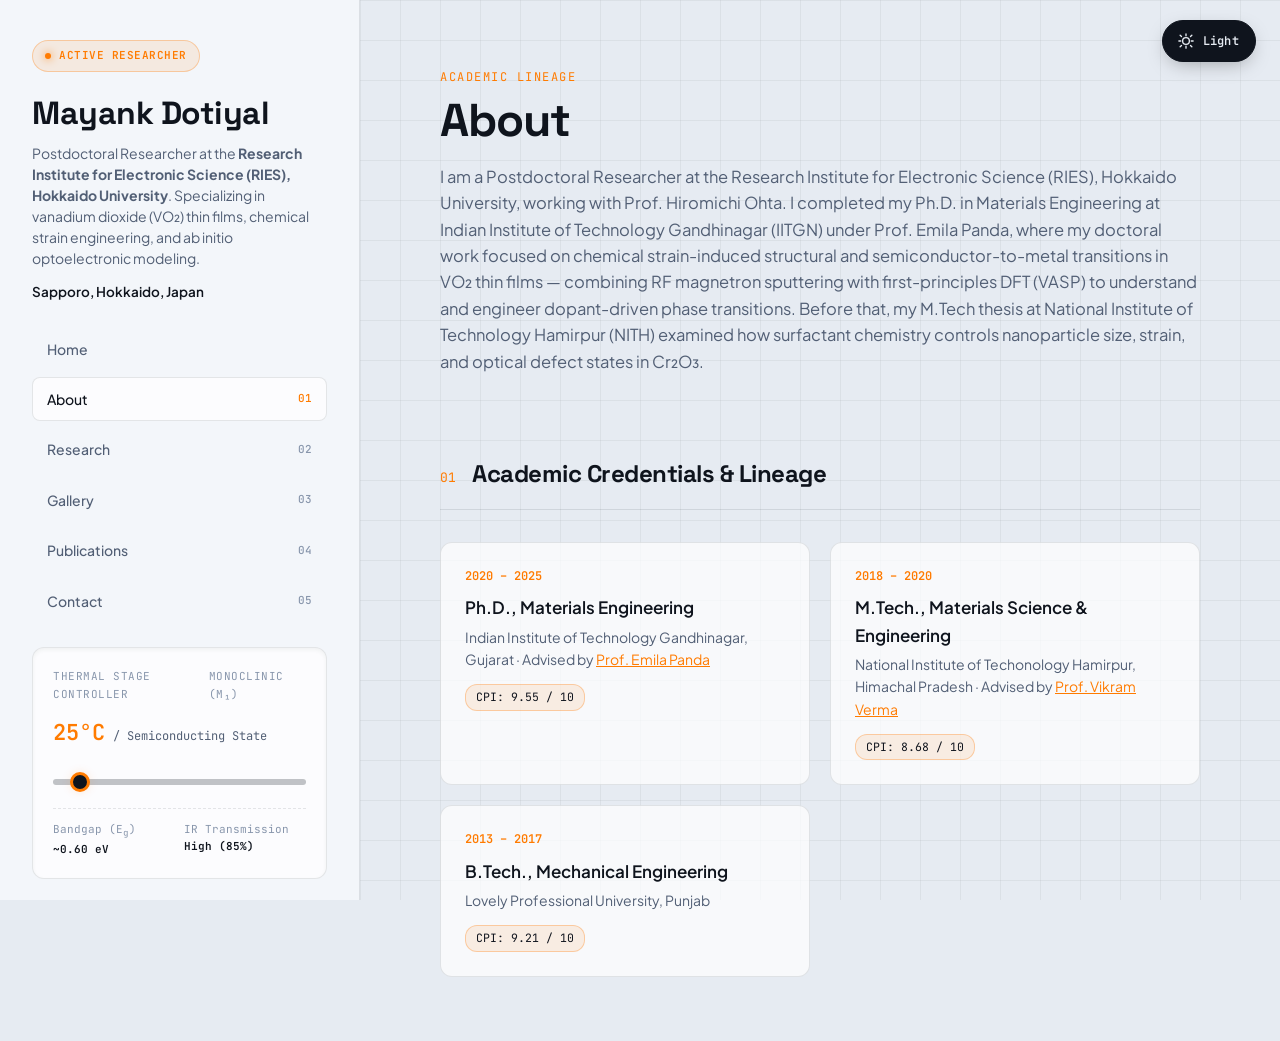
==== commit 0826c62e: "Update about.html" ====
--- a/about.html
+++ b/about.html
@@ -120,7 +120,7 @@
       working with Prof. Hiromichi Ohta. I completed my Ph.D. in Materials Engineering at Indian Institute of Technology Gandhinagar (IITGN) under
       Prof. Emila Panda, where my doctoral work focused on chemical strain-induced structural and semiconductor-to-metal
       transitions in VO&#8322; thin films &mdash; combining RF magnetron sputtering with first-principles DFT (VASP) to
-      understand and engineer dopant-driven phase transitions. Before that, my M.Tech thesis at NIT Hamirpur examined
+      understand and engineer dopant-driven phase transitions. Before that, my M.Tech thesis at National Institute of Technology Hamirpur (NITH) examined
       how surfactant chemistry controls nanoparticle size, strain, and optical defect states in Cr&#8322;O&#8323;.
     </p>
 
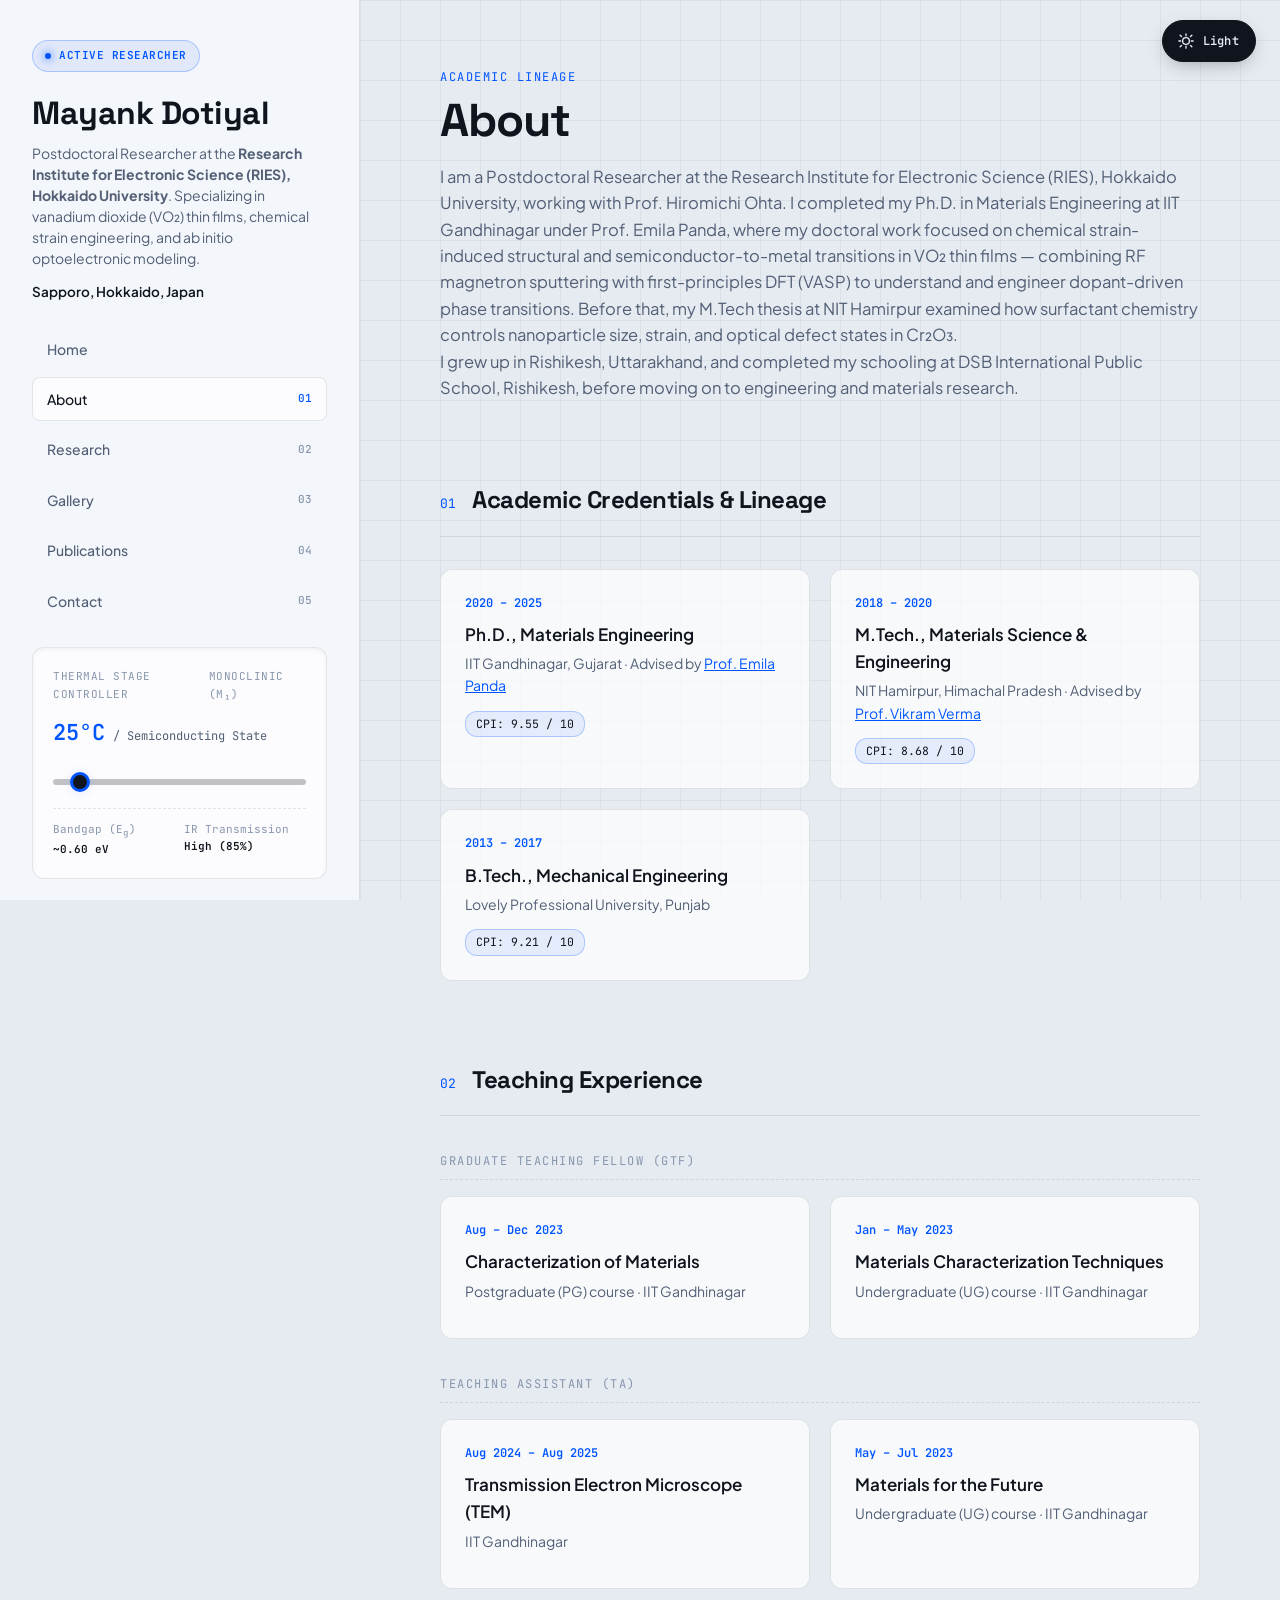
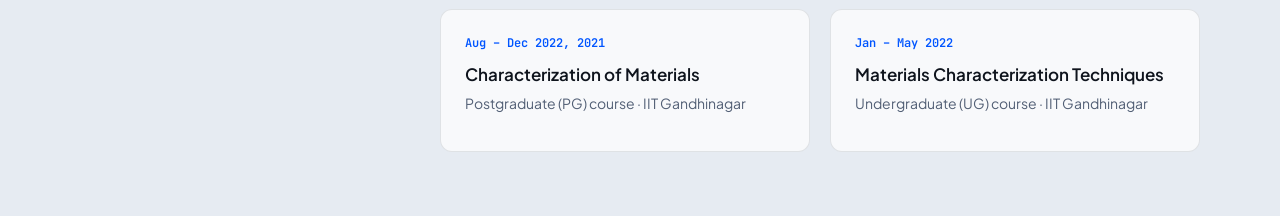
==== commit cd3dab38: "Add files via upload" ====
--- a/about.html
+++ b/about.html
@@ -6,7 +6,7 @@
 <title>About — Mayank Dotiyal</title>
 <link rel="preconnect" href="https://fonts.googleapis.com">
 <link href="https://fonts.googleapis.com/css2?family=JetBrains+Mono:wght@400;500;600&family=Plus+Jakarta+Sans:wght@300;400;500;600;700&family=Space+Grotesk:wght@500;600;700&display=swap" rel="stylesheet">
-<link rel="stylesheet" href="style.css?v=3">
+<link rel="stylesheet" href="style.css?v=8">
 </head>
 <body data-phase="semiconductor">
 <script>
@@ -117,11 +117,15 @@
     <h1 class="page-title">About</h1>
     <p class="hero-sub">
       I am a Postdoctoral Researcher at the Research Institute for Electronic Science (RIES), Hokkaido University,
-      working with Prof. Hiromichi Ohta. I completed my Ph.D. in Materials Engineering at Indian Institute of Technology Gandhinagar (IITGN) under
+      working with Prof. Hiromichi Ohta. I completed my Ph.D. in Materials Engineering at IIT Gandhinagar under
       Prof. Emila Panda, where my doctoral work focused on chemical strain-induced structural and semiconductor-to-metal
       transitions in VO&#8322; thin films &mdash; combining RF magnetron sputtering with first-principles DFT (VASP) to
-      understand and engineer dopant-driven phase transitions. Before that, my M.Tech thesis at National Institute of Technology Hamirpur (NITH) examined
+      understand and engineer dopant-driven phase transitions. Before that, my M.Tech thesis at NIT Hamirpur examined
       how surfactant chemistry controls nanoparticle size, strain, and optical defect states in Cr&#8322;O&#8323;.
+    </p>
+    <p class="hero-sub">
+      I grew up in Rishikesh, Uttarakhand, and completed my schooling at DSB International Public School, Rishikesh,
+      before moving on to engineering and materials research.
     </p>
 
     <section id="credentials">
@@ -133,14 +137,14 @@
         <div class="timeline-card">
           <span class="timeline-year">2020 &ndash; 2025</span>
           <h3>Ph.D., Materials Engineering</h3>
-          <div class="timeline-inst">Indian Institute of Technology Gandhinagar, Gujarat &middot; Advised by <a href="https://sites.google.com/iitgn.ac.in/otfl/team?authuser=0" target="_blank" rel="noopener" style="color:var(--accent); text-decoration:underline;">Prof. Emila Panda</a></div>
+          <div class="timeline-inst">IIT Gandhinagar, Gujarat &middot; Advised by <a href="https://sites.google.com/iitgn.ac.in/otfl/team?authuser=0" target="_blank" rel="noopener" style="color:var(--accent); text-decoration:underline;">Prof. Emila Panda</a></div>
           <span class="timeline-score">CPI: 9.55 / 10</span>
         </div>
 
         <div class="timeline-card">
           <span class="timeline-year">2018 &ndash; 2020</span>
           <h3>M.Tech., Materials Science &amp; Engineering</h3>
-          <div class="timeline-inst">National Institute of Techonology Hamirpur, Himachal Pradesh &middot; Advised by <a href="https://portfolios.nith.ac.in/index.php?/nith/dr-vikram-verma354" target="_blank" rel="noopener" style="color:var(--accent); text-decoration:underline;">Prof. Vikram Verma</a></div>
+          <div class="timeline-inst">NIT Hamirpur, Himachal Pradesh &middot; Advised by <a href="https://portfolios.nith.ac.in/index.php?/nith/dr-vikram-verma354" target="_blank" rel="noopener" style="color:var(--accent); text-decoration:underline;">Prof. Vikram Verma</a></div>
           <span class="timeline-score">CPI: 8.68 / 10</span>
         </div>
 
@@ -153,9 +157,54 @@
       </div>
     </section>
 
+    <section id="teaching">
+      <div class="section-head">
+        <span class="idx">02</span>
+        <h2>Teaching Experience</h2>
+      </div>
+
+      <div class="pub-group-title">Graduate Teaching Fellow (GTF)</div>
+      <div class="timeline-grid">
+        <div class="timeline-card">
+          <span class="timeline-year">Aug &ndash; Dec 2023</span>
+          <h3>Characterization of Materials</h3>
+          <div class="timeline-inst">Postgraduate (PG) course &middot; IIT Gandhinagar</div>
+        </div>
+        <div class="timeline-card">
+          <span class="timeline-year">Jan &ndash; May 2023</span>
+          <h3>Materials Characterization Techniques</h3>
+          <div class="timeline-inst">Undergraduate (UG) course &middot; IIT Gandhinagar</div>
+        </div>
+      </div>
+
+      <div class="pub-group-title">Teaching Assistant (TA)</div>
+      <div class="timeline-grid">
+        <div class="timeline-card">
+          <span class="timeline-year">Aug 2024 &ndash; Aug 2025</span>
+          <h3>Transmission Electron Microscope (TEM)</h3>
+          <div class="timeline-inst">IIT Gandhinagar</div>
+        </div>
+        <div class="timeline-card">
+          <span class="timeline-year">May &ndash; Jul 2023</span>
+          <h3>Materials for the Future</h3>
+          <div class="timeline-inst">Undergraduate (UG) course &middot; IIT Gandhinagar</div>
+        </div>
+        <div class="timeline-card">
+          <span class="timeline-year">Aug &ndash; Dec 2022, 2021</span>
+          <h3>Characterization of Materials</h3>
+          <div class="timeline-inst">Postgraduate (PG) course &middot; IIT Gandhinagar</div>
+        </div>
+        <div class="timeline-card">
+          <span class="timeline-year">Jan &ndash; May 2022</span>
+          <h3>Materials Characterization Techniques</h3>
+          <div class="timeline-inst">Undergraduate (UG) course &middot; IIT Gandhinagar</div>
+        </div>
+      </div>
+    </section>
+
   </main>
 </div>
 
-<script src="script.js?v=3"></script>
+<script src="script.js?v=8"></script>
 </body>
 </html>
--- a/style.css
+++ b/style.css
@@ -10,11 +10,11 @@
     --text-dim: #8896ac;
     --border: rgba(15, 20, 29, 0.1);
     --border-highlight: rgba(15, 20, 29, 0.25);
-    --accent: #ff7b00;
-    --accent-glow: rgba(255, 123, 0, 0.15);
-    --accent-gradient: linear-gradient(135deg, #ff7b00, #ffba00);
-    --tag-bg: rgba(255, 123, 0, 0.1);
-    --tag-border: rgba(255, 123, 0, 0.3);
+    --accent: #0055ff;
+    --accent-glow: rgba(0, 85, 255, 0.12);
+    --accent-gradient: linear-gradient(135deg, #0055ff, #00d5ff);
+    --tag-bg: rgba(0, 85, 255, 0.08);
+    --tag-border: rgba(0, 85, 255, 0.25);
     --shadow: 0 20px 40px -15px rgba(15, 20, 29, 0.12);
     
     /* Typography */
@@ -37,11 +37,11 @@
     --text-dim: #565d70;
     --border: rgba(255, 255, 255, 0.08);
     --border-highlight: rgba(255, 255, 255, 0.18);
-    --accent: #0055ff;
-    --accent-glow: rgba(0, 85, 255, 0.12);
-    --accent-gradient: linear-gradient(135deg, #0055ff, #00d5ff);
-    --tag-bg: rgba(0, 85, 255, 0.08);
-    --tag-border: rgba(0, 85, 255, 0.25);
+    --accent: #ff7b00;
+    --accent-glow: rgba(255, 123, 0, 0.15);
+    --accent-gradient: linear-gradient(135deg, #ff7b00, #ffba00);
+    --tag-bg: rgba(255, 123, 0, 0.1);
+    --tag-border: rgba(255, 123, 0, 0.3);
     --shadow: 0 20px 40px -15px rgba(0, 0, 0, 0.5);
   }
 
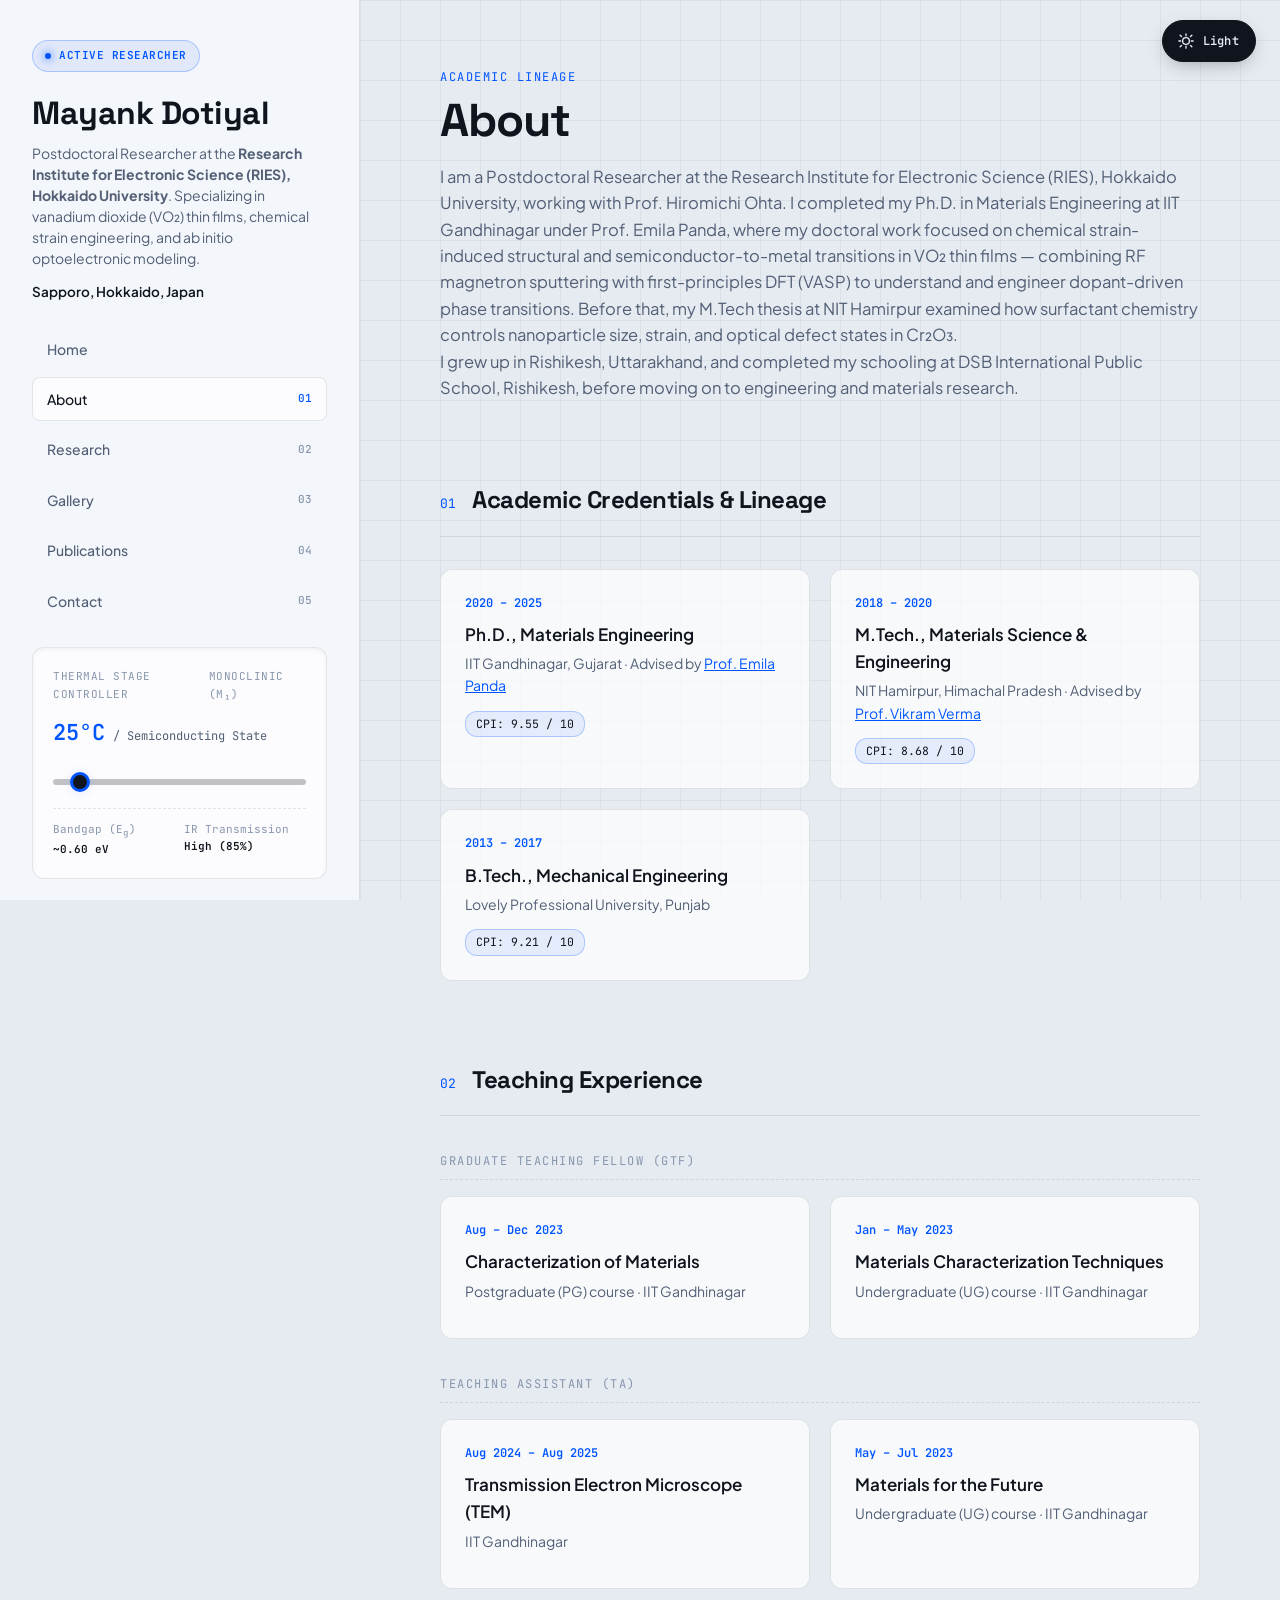
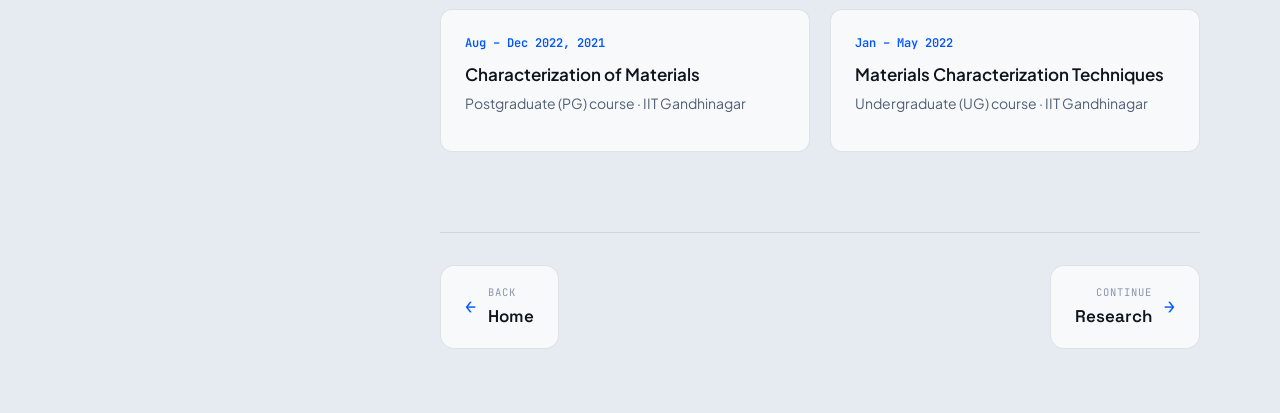
==== commit 101f4e37: "Add files via upload" ====
--- a/about.html
+++ b/about.html
@@ -6,7 +6,7 @@
 <title>About — Mayank Dotiyal</title>
 <link rel="preconnect" href="https://fonts.googleapis.com">
 <link href="https://fonts.googleapis.com/css2?family=JetBrains+Mono:wght@400;500;600&family=Plus+Jakarta+Sans:wght@300;400;500;600;700&family=Space+Grotesk:wght@500;600;700&display=swap" rel="stylesheet">
-<link rel="stylesheet" href="style.css?v=8">
+<link rel="stylesheet" href="style.css?v=9">
 </head>
 <body data-phase="semiconductor">
 <script>
@@ -202,9 +202,30 @@
       </div>
     </section>
 
+    <div class="page-nav">
+      <div class="page-nav-slot prev-slot">
+        <a href="index.html" class="page-nav-link prev">
+        <span class="page-nav-arrow">&larr;</span>
+        <span class="page-nav-text">
+          <span class="page-nav-kicker">Back</span>
+          <span class="page-nav-name">Home</span>
+        </span>
+      </a>
+      </div>
+      <div class="page-nav-slot next">
+        <a href="research.html" class="page-nav-link next">
+        <span class="page-nav-arrow">&rarr;</span>
+        <span class="page-nav-text">
+          <span class="page-nav-kicker">Continue</span>
+          <span class="page-nav-name">Research</span>
+        </span>
+      </a>
+      </div>
+    </div>
+
   </main>
 </div>
 
-<script src="script.js?v=8"></script>
+<script src="script.js?v=9"></script>
 </body>
 </html>
--- a/style.css
+++ b/style.css
@@ -425,3 +425,40 @@
   .contact-social-row .mono-mark { font-family: var(--font-mono); font-size: 12px; font-weight: 600; }
   .addr-line { font-size: 14.5px; color: var(--text-muted); line-height: 1.7; }
   .addr-line strong { color: var(--text-main); }
+
+  /* PAGE NAV — previous/next tabs at the bottom of every page */
+  .page-nav {
+    display: flex; justify-content: space-between; align-items: stretch; gap: 16px;
+    margin-top: 80px; padding-top: 32px; border-top: 1px solid var(--border);
+  }
+  .page-nav-slot { flex: 1; display: flex; min-width: 0; }
+  .page-nav-slot.next { justify-content: flex-end; }
+  .page-nav-link {
+    display: inline-flex; align-items: center; gap: 12px;
+    padding: 18px 24px; border-radius: 14px; border: 1px solid var(--border);
+    background: var(--bg-card); max-width: 320px;
+    transition: border-color var(--transition-fast), transform var(--transition-fast), box-shadow var(--transition-fast);
+  }
+  .page-nav-link:hover {
+    border-color: var(--accent); transform: translateY(-3px); box-shadow: var(--shadow);
+  }
+  .page-nav-link.next { flex-direction: row-reverse; text-align: right; }
+  .page-nav-arrow {
+    font-family: var(--font-mono); font-size: 18px; color: var(--accent);
+    flex: 0 0 auto; line-height: 1;
+  }
+  .page-nav-text { display: flex; flex-direction: column; gap: 2px; min-width: 0; }
+  .page-nav-kicker {
+    font-family: var(--font-mono); font-size: 10.5px; text-transform: uppercase;
+    letter-spacing: 1px; color: var(--text-dim);
+  }
+  .page-nav-link.next .page-nav-text { align-items: flex-end; }
+  .page-nav-name {
+    font-family: var(--font-heading); font-size: 17px; font-weight: 600; color: var(--text-main);
+    white-space: nowrap; overflow: hidden; text-overflow: ellipsis;
+  }
+  .page-nav-link:hover .page-nav-name { color: var(--accent); }
+  @media (max-width: 600px) {
+    .page-nav-link { padding: 14px 18px; max-width: 100%; }
+    .page-nav-name { font-size: 15px; }
+  }
